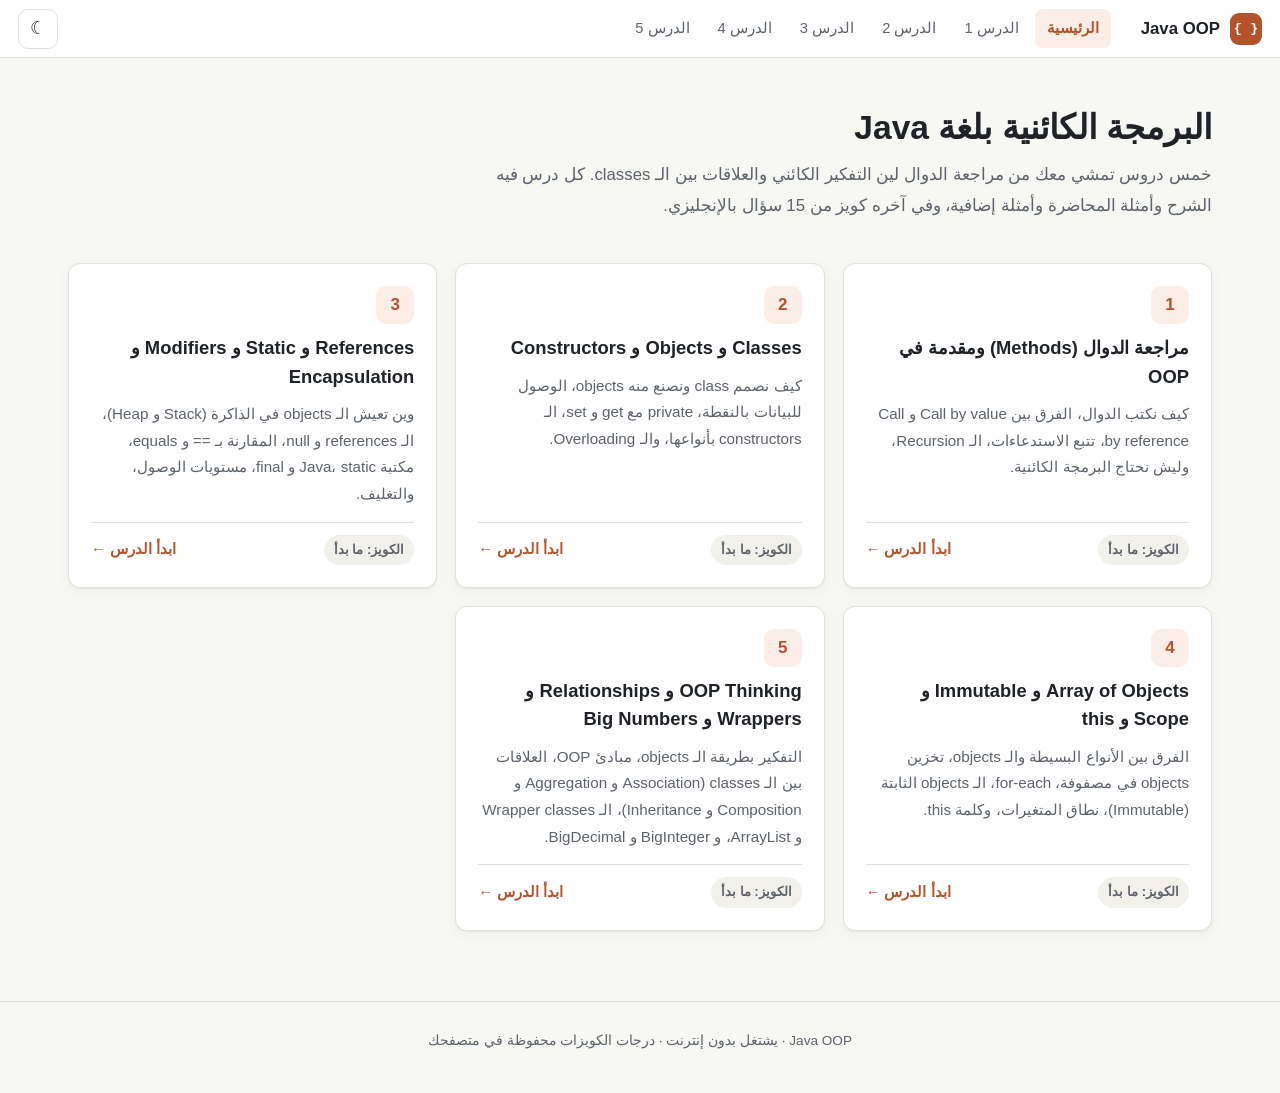
==== index.html @ 85fa1e5e "Java OOP learning site: 5 lessons, English quizzes, admin page" ====
<!DOCTYPE html>
<html lang="ar" dir="rtl">
<head>
  <meta charset="UTF-8">
  <meta http-equiv="Content-Security-Policy" content="default-src 'none'; script-src 'self'; style-src 'self'; img-src 'self' data:; font-src 'self'; connect-src 'none'; object-src 'none'; base-uri 'none'; form-action 'none'">
  <meta name="referrer" content="no-referrer">
  <meta name="viewport" content="width=device-width, initial-scale=1">
  <title>Java OOP — البرمجة الكائنية بالعربي</title>
  <meta name="description" content="دروس البرمجة الكائنية (Java OOP) بالعربي مع أمثلة وكويزات.">
  <script src="js/theme.js?v=4"></script>
  <link rel="stylesheet" href="css/style.css?v=4">
</head>
<body data-page="home">
  <header class="topbar" id="topbar"></header>

  <main class="wrap">
    <section class="hero">
      <h1>البرمجة الكائنية بلغة Java</h1>
      <p>خمس دروس تمشي معك من مراجعة الدوال لين التفكير الكائني والعلاقات بين الـ classes. كل درس فيه الشرح وأمثلة المحاضرة وأمثلة إضافية، وفي آخره كويز من 15 سؤال بالإنجليزي.</p>
    </section>
    <section class="cards" id="cards" aria-label="الدروس"></section>
  </main>

  <footer class="footer">Java OOP · يشتغل بدون إنترنت · درجات الكويزات محفوظة في متصفحك</footer>

  <script src="data/lesson1.js?v=4"></script>
  <script src="data/lesson2.js?v=4"></script>
  <script src="data/lesson3.js?v=4"></script>
  <script src="data/lesson4.js?v=4"></script>
  <script src="data/lesson5.js?v=4"></script>
  <script src="js/app.js?v=4"></script>
</body>
</html>
---- css/style.css ----
/* ===== Java OOP — موقع تعليمي ===== */
:root {
  --bg: #f7f7f4;
  --surface: #ffffff;
  --surface-2: #f1f0ea;
  --text: #1f2328;
  --muted: #5d636b;
  --border: #e3e1d9;
  --accent: #b4532a;
  --accent-soft: #fbeee6;
  --link: #9a4320;
  --ok: #1f7a4d;
  --ok-soft: #e3f4ea;
  --bad: #b42318;
  --bad-soft: #fde8e6;
  --info: #24609e;
  --info-soft: #e7f0fa;
  --warn: #8a5a00;
  --warn-soft: #fdf3dc;
  --code-bg: #f6f5f0;
  --code-border: #e5e2d8;
  --code-text: #24292f;
  --tk-kw: #a626a4;
  --tk-type: #b4532a;
  --tk-str: #2f7d32;
  --tk-num: #0b6bcb;
  --tk-com: #7c8088;
  --tk-fn: #4051b5;
  --tk-ann: #a15c00;
  --shadow: 0 1px 2px rgba(0,0,0,.05), 0 4px 16px rgba(0,0,0,.04);
  --radius: 12px;
  --font: "Segoe UI", "Noto Sans Arabic", "Noto Naskh Arabic", Tahoma, "Geeza Pro", Arial, sans-serif;
  --mono: "Cascadia Code", Consolas, "SF Mono", Menlo, "Liberation Mono", "Courier New", monospace;
  --topbar-h: 58px;
}
[data-theme="dark"] {
  --bg: #15171a;
  --surface: #1d2024;
  --surface-2: #24282d;
  --text: #e6e6e3;
  --muted: #a1a6ad;
  --border: #33383f;
  --accent: #f0915f;
  --accent-soft: #3a2a21;
  --link: #f4a57a;
  --ok: #4cc38a;
  --ok-soft: #173326;
  --bad: #ff7b72;
  --bad-soft: #3b1d1b;
  --info: #79b8ff;
  --info-soft: #1a2a3c;
  --warn: #e3b341;
  --warn-soft: #362b12;
  --code-bg: #111316;
  --code-border: #2c3138;
  --code-text: #d6d9de;
  --tk-kw: #d78cf0;
  --tk-type: #f0a875;
  --tk-str: #8bd18b;
  --tk-num: #79b8ff;
  --tk-com: #8b929b;
  --tk-fn: #9fb0ff;
  --tk-ann: #e3b341;
  --shadow: 0 1px 2px rgba(0,0,0,.3), 0 4px 16px rgba(0,0,0,.25);
}

* { box-sizing: border-box; }
html { scroll-behavior: smooth; scroll-padding-top: calc(var(--topbar-h) + 14px); }
body {
  margin: 0;
  font-family: var(--font);
  background: var(--bg);
  color: var(--text);
  line-height: 1.85;
  font-size: 17px;
  -webkit-text-size-adjust: 100%;
}
a { color: var(--link); text-decoration: none; }
a:hover { text-decoration: underline; }
b, strong { font-weight: 700; }

/* inline code inside Arabic text stays LTR */
code, .ltr {
  direction: ltr;
  unicode-bidi: isolate;
}
p code, li code, td code, th code, .callout code, .q-text code, .opt code, .explain code, .card code {
  font-family: var(--mono);
  font-size: .86em;
  background: var(--surface-2);
  border: 1px solid var(--border);
  padding: .05em .4em;
  border-radius: 6px;
  white-space: normal;
  overflow-wrap: break-word;
  -webkit-box-decoration-break: clone;
  box-decoration-break: clone;
}

h2 code, h3 code, .toc code {
  font-family: var(--mono);
  font-size: .9em;
}

/* ===== Top bar ===== */
.topbar {
  position: sticky; top: 0; z-index: 70;
  height: var(--topbar-h);
  display: flex; align-items: center; gap: 12px;
  padding: 0 18px;
  background: color-mix(in srgb, var(--surface) 92%, transparent);
  backdrop-filter: blur(8px);
  border-bottom: 1px solid var(--border);
}
.brand { display: flex; align-items: center; gap: 10px; font-weight: 700; color: var(--text); font-size: 1.05rem; }
.brand:hover { text-decoration: none; }
.brand-logo {
  width: 32px; height: 32px; border-radius: 9px;
  display: grid; place-items: center;
  background: var(--accent); color: #fff; font-family: var(--mono); font-size: .85rem; font-weight: 700;
}
.topnav { display: flex; gap: 4px; margin-inline-start: 18px; overflow-x: auto; scrollbar-width: none; }
.topnav::-webkit-scrollbar { display: none; }
.topnav a {
  padding: 6px 12px; border-radius: 8px; color: var(--muted); font-size: .92rem; white-space: nowrap;
}
.topnav a:hover { background: var(--surface-2); color: var(--text); text-decoration: none; }
.topnav a.active { background: var(--accent-soft); color: var(--accent); font-weight: 600; }
.spacer { flex: 1; }
.icon-btn {
  border: 1px solid var(--border); background: var(--surface); color: var(--text);
  width: 40px; height: 40px; border-radius: 10px; cursor: pointer;
  display: grid; place-items: center; font-size: 1.1rem;
}
.icon-btn:hover { background: var(--surface-2); }
.menu-btn { display: none; }

/* ===== Layout ===== */
.wrap { max-width: 1180px; margin: 0 auto; padding: 0 18px; }
.layout {
  display: grid;
  grid-template-columns: 270px minmax(0, 1fr);
  gap: 36px;
  max-width: 1180px; margin: 0 auto; padding: 26px 18px 80px;
}
.sidebar {
  position: sticky; top: calc(var(--topbar-h) + 18px);
  align-self: start;
  max-height: calc(100vh - var(--topbar-h) - 36px);
  overflow-y: auto;
  padding-inline-end: 4px;
  font-size: .93rem;
}
.side-title { font-size: .78rem; color: var(--muted); font-weight: 700; letter-spacing: .02em; margin: 6px 10px 6px; }
.side-lessons, .toc { list-style: none; margin: 0 0 18px; padding: 0; }
.side-lessons a, .toc a {
  display: block; padding: 6px 10px; border-radius: 8px; color: var(--muted); line-height: 1.55;
}
.side-lessons a:hover, .toc a:hover { background: var(--surface-2); color: var(--text); text-decoration: none; }
.side-lessons a.active { background: var(--accent-soft); color: var(--accent); font-weight: 600; }
.side-lessons .num { display: inline-block; min-width: 1.5em; font-weight: 700; }
.toc a { border-inline-start: 2px solid var(--border); border-radius: 0; padding-inline-start: 12px; }
.toc a.current { border-color: var(--accent); color: var(--accent); font-weight: 600; }
.toc .toc-quiz a { color: var(--accent); }
.scrim { display: none; }

main { min-width: 0; }

/* ===== Home ===== */
.hero { padding: 46px 0 18px; }
.hero h1 { font-size: 2.1rem; margin: 0 0 8px; line-height: 1.4; }
.hero p { color: var(--muted); margin: 0; max-width: 720px; font-size: 1.05rem; }
.cards {
  display: grid; grid-template-columns: repeat(auto-fill, minmax(300px, 1fr)); gap: 18px;
  padding: 24px 0 70px;
}
.card {
  background: var(--surface); border: 1px solid var(--border); border-radius: var(--radius);
  padding: 22px; box-shadow: var(--shadow); display: flex; flex-direction: column; gap: 10px;
  color: var(--text); transition: transform .15s ease, border-color .15s ease;
}
.card:hover { transform: translateY(-2px); border-color: var(--accent); text-decoration: none; }
.card-num {
  width: 38px; height: 38px; border-radius: 10px; display: grid; place-items: center;
  background: var(--accent-soft); color: var(--accent); font-weight: 800;
}
.card h2 { margin: 0; font-size: 1.15rem; line-height: 1.55; }
.card p { margin: 0; color: var(--muted); font-size: .95rem; line-height: 1.75; flex: 1; }
.card-foot { display: flex; align-items: center; justify-content: space-between; gap: 8px; flex-wrap: wrap; border-top: 1px solid var(--border); padding-top: 12px; margin-top: 4px; }
.badge {
  display: inline-flex; align-items: center; gap: 6px; font-size: .82rem; font-weight: 600;
  padding: 3px 10px; border-radius: 999px; background: var(--surface-2); color: var(--muted);
}
.badge.done { background: var(--ok-soft); color: var(--ok); }
.badge.mid { background: var(--warn-soft); color: var(--warn); }
.badge.low { background: var(--bad-soft); color: var(--bad); }
.card-go { color: var(--accent); font-weight: 600; font-size: .92rem; }

/* ===== Lesson ===== */
.lesson-head { border-bottom: 1px solid var(--border); padding-bottom: 18px; margin-bottom: 8px; }
.lesson-kicker { color: var(--accent); font-weight: 700; font-size: .9rem; }
.lesson-head h1 { font-size: 1.95rem; line-height: 1.45; margin: 4px 0 10px; }
.lesson-head p { color: var(--muted); margin: 0; }
.section { padding-top: 10px; }
.section > h2 {
  font-size: 1.5rem; margin: 34px 0 12px; line-height: 1.5;
  padding-bottom: 8px; border-bottom: 1px solid var(--border);
}
.section h3 { font-size: 1.12rem; margin: 26px 0 8px; line-height: 1.6; }
.section h3 .tag {
  display: inline-block; font-size: .74rem; font-weight: 700; padding: 1px 9px; border-radius: 999px;
  margin-inline-end: 8px; vertical-align: 2px;
}
.tag.lecture { background: var(--accent-soft); color: var(--accent); }
.tag.extra { background: var(--info-soft); color: var(--info); }
.tag.quizt { background: var(--warn-soft); color: var(--warn); }
.section p { margin: 10px 0; }
.section ul, .section ol { margin: 10px 0; padding-inline-start: 26px; }
.section li { margin: 5px 0; }

/* summary */
.summary {
  background: var(--surface); border: 1px solid var(--border); border-radius: var(--radius);
  padding: 8px 22px 14px; box-shadow: var(--shadow); margin-top: 22px;
}
.summary h2 { border: none !important; margin: 12px 0 4px !important; font-size: 1.3rem !important; }
.summary ul { list-style: none; padding: 0; margin: 0; }
.summary li { padding: 9px 0; border-bottom: 1px dashed var(--border); margin: 0; }
.summary li:last-child { border-bottom: none; }
.summary li::before { content: "◆"; color: var(--accent); font-size: .7em; margin-inline-end: 10px; vertical-align: 2px; }

/* callouts */
.callout {
  border-radius: 10px; padding: 12px 16px; margin: 14px 0;
  border: 1px solid var(--border); border-inline-start: 4px solid var(--muted);
  background: var(--surface);
}
.callout .c-title { font-weight: 700; margin-inline-end: 6px; }
.callout.analogy { border-inline-start-color: #8e5bd8; background: color-mix(in srgb, #8e5bd8 7%, var(--surface)); }
.callout.analogy .c-title { color: #8e5bd8; }
[data-theme="dark"] .callout.analogy .c-title { color: #c4a2ff; }
.callout.rule { border-inline-start-color: var(--info); background: var(--info-soft); }
.callout.rule .c-title { color: var(--info); }
.callout.note { border-inline-start-color: var(--warn); background: var(--warn-soft); }
.callout.note .c-title { color: var(--warn); }
.callout.explain { border-inline-start-color: var(--ok); background: var(--ok-soft); }
.callout.explain .c-title { color: var(--ok); }
.callout.danger { border-inline-start-color: var(--bad); background: var(--bad-soft); }
.callout.danger .c-title { color: var(--bad); }
.callout p { margin: 4px 0; }

/* tables */
.table-wrap { overflow-x: auto; margin: 14px 0; border: 1px solid var(--border); border-radius: 10px; background: var(--surface); }
table { border-collapse: collapse; width: 100%; font-size: .95rem; }
th, td { padding: 10px 14px; text-align: start; border-bottom: 1px solid var(--border); vertical-align: top; line-height: 1.7; }
th { background: var(--surface-2); font-weight: 700; white-space: nowrap; }
tr:last-child td { border-bottom: none; }
td:first-child { font-weight: 600; }
td code { white-space: nowrap; }
td.yes { color: var(--ok); font-weight: 700; }
td.no { color: var(--bad); font-weight: 700; }

/* ===== Code blocks ===== */
.code-block {
  margin: 14px 0; border: 1px solid var(--code-border); border-radius: 10px;
  background: var(--code-bg); overflow: hidden; direction: ltr; text-align: left;
}
.code-bar {
  display: flex; align-items: center; justify-content: space-between; gap: 8px;
  padding: 5px 8px 5px 14px; border-bottom: 1px solid var(--code-border);
  font-size: .78rem; color: var(--muted); font-family: var(--mono);
  background: color-mix(in srgb, var(--code-bg) 85%, var(--border));
}
.code-bar .lang { font-weight: 700; letter-spacing: .03em; }
.copy-btn {
  font-family: var(--font); font-size: .8rem; cursor: pointer;
  border: 1px solid var(--code-border); background: var(--surface); color: var(--text);
  padding: 3px 10px; border-radius: 7px; direction: rtl;
}
.copy-btn:hover { border-color: var(--accent); color: var(--accent); }
.copy-btn.copied { color: var(--ok); border-color: var(--ok); }
pre.code {
  margin: 0; padding: 14px 16px; overflow-x: auto;
  direction: ltr; text-align: left; unicode-bidi: isolate;
  font-family: var(--mono); font-size: .9rem; line-height: 1.65; color: var(--code-text);
  tab-size: 4;
}
pre.code code { font-family: inherit; white-space: pre; }
pre.code.numbered code { counter-reset: ln; }
pre.code.numbered .line { counter-increment: ln; }
pre.code.numbered .line::before {
  content: counter(ln); display: inline-block; width: 2em; margin-right: 14px;
  color: var(--tk-com); opacity: .7; text-align: right; user-select: none;
}
.tk-kw { color: var(--tk-kw); font-weight: 600; }
.tk-type { color: var(--tk-type); }
.tk-str { color: var(--tk-str); }
.tk-num { color: var(--tk-num); }
.tk-com { color: var(--tk-com); font-style: italic; unicode-bidi: isolate; }
.tk-fn { color: var(--tk-fn); }
.tk-ann { color: var(--tk-ann); }
.output-block .code-bar .lang::before { content: "▶ "; }
.output-block pre.code { color: var(--code-text); }

/* lesson pager */
.pager { display: flex; justify-content: space-between; gap: 12px; margin-top: 46px; flex-wrap: wrap; }
.pager a {
  flex: 1 1 240px; border: 1px solid var(--border); border-radius: 10px; padding: 12px 16px;
  background: var(--surface); color: var(--text);
}
.pager a:hover { border-color: var(--accent); text-decoration: none; }
.pager small { display: block; color: var(--muted); }
.pager .next { text-align: left; }

/* ===== Quiz ===== */
.quiz {
  margin-top: 40px; background: var(--surface); border: 1px solid var(--border);
  border-radius: 16px; box-shadow: var(--shadow); padding: 22px;
}
.quiz > h2 { margin: 0 0 4px !important; border: none !important; padding: 0 !important; font-size: 1.5rem; }
.quiz-sub { color: var(--muted); margin: 0 0 16px; }
.quiz-stats { display: flex; gap: 8px; flex-wrap: wrap; margin-bottom: 14px; }
.progress { height: 8px; background: var(--surface-2); border-radius: 99px; overflow: hidden; margin: 6px 0 18px; }
.progress > div { height: 100%; background: var(--accent); width: 0; transition: width .25s ease; }
.progress > div.full { width: 100%; }
.quiz-stats.center { justify-content: center; margin-top: 10px; }
.btn-row.center { justify-content: center; }
.copy-btn.en { direction: ltr; }
.quiz[dir="ltr"] { font-family: "Segoe UI", system-ui, -apple-system, Roboto, Arial, sans-serif; line-height: 1.65; }
.quiz[dir="ltr"] .q-text { line-height: 1.6; }
.q-meta { display: flex; justify-content: space-between; align-items: center; gap: 8px; color: var(--muted); font-size: .9rem; flex-wrap: wrap; }
.q-type { font-size: .78rem; font-weight: 700; padding: 2px 10px; border-radius: 999px; background: var(--surface-2); }
.q-type.concept { background: var(--info-soft); color: var(--info); }
.q-type.output { background: var(--accent-soft); color: var(--accent); }
.q-type.error { background: var(--bad-soft); color: var(--bad); }
.q-text { font-size: 1.1rem; font-weight: 600; margin: 12px 0; line-height: 1.8; }
.options { display: grid; gap: 10px; margin: 14px 0; }
.opt {
  display: flex; align-items: flex-start; gap: 12px; text-align: start;
  width: 100%; padding: 12px 14px; border-radius: 10px; cursor: pointer;
  border: 1.5px solid var(--border); background: var(--surface); color: var(--text);
  font: inherit; font-size: 1rem; line-height: 1.7;
  transition: border-color .12s ease, background .12s ease;
}
.opt:hover:not(:disabled) { border-color: var(--accent); background: var(--accent-soft); }
.opt:disabled { cursor: default; }
.opt .letter {
  flex: none; width: 28px; height: 28px; border-radius: 8px; display: grid; place-items: center;
  background: var(--surface-2); font-weight: 700; font-size: .9rem; margin-top: 1px;
}
.opt .opt-body { flex: 1; min-width: 0; }
.opt .opt-mono {
  display: block; direction: ltr; text-align: left; font-family: var(--mono); font-size: .92rem;
  white-space: pre-wrap; unicode-bidi: isolate;
}
.opt.correct { border-color: var(--ok); background: var(--ok-soft); }
.opt.correct .letter { background: var(--ok); color: #fff; }
.opt.wrong { border-color: var(--bad); background: var(--bad-soft); }
.opt.wrong .letter { background: var(--bad); color: #fff; }
.opt.dim { opacity: .6; }
.feedback { border-radius: 10px; padding: 12px 16px; margin: 6px 0 14px; }
.feedback.ok { background: var(--ok-soft); border: 1px solid var(--ok); }
.feedback.bad { background: var(--bad-soft); border: 1px solid var(--bad); }
.feedback .f-title { font-weight: 800; }
.feedback.ok .f-title { color: var(--ok); }
.feedback.bad .f-title { color: var(--bad); }
.feedback p { margin: 4px 0 0; }
.btn {
  font: inherit; font-weight: 700; cursor: pointer; border-radius: 10px; padding: 10px 22px;
  border: 1px solid var(--accent); background: var(--accent); color: #fff;
}
.btn:hover { filter: brightness(1.06); }
.btn.ghost { background: transparent; color: var(--accent); }
.btn-row { display: flex; gap: 10px; flex-wrap: wrap; justify-content: flex-start; }
.result-score { text-align: center; padding: 10px 0 18px; }
.result-score .big { font-size: 3rem; font-weight: 800; line-height: 1.2; direction: ltr; unicode-bidi: isolate; }
.result-score .msg { color: var(--muted); margin-top: 4px; }
.review-item { border: 1px solid var(--border); border-radius: 12px; padding: 14px 16px; margin: 14px 0; background: var(--bg); }
.review-item .q-text { font-size: 1rem; margin-top: 0; }
.review-line { margin: 6px 0; display: flex; gap: 8px; align-items: flex-start; }
.review-line .lbl { flex: none; font-weight: 700; font-size: .88rem; padding: 1px 8px; border-radius: 6px; margin-top: 3px; }
.review-line .lbl.you { background: var(--bad-soft); color: var(--bad); }
.review-line .lbl.right { background: var(--ok-soft); color: var(--ok); }
.all-right { text-align: center; color: var(--ok); font-weight: 700; padding: 10px; }

/* admin */
.admin { padding-bottom: 60px; }
.admin h2 { font-size: 1.3rem; margin: 30px 0 10px; }
.btn.small { padding: 5px 14px; font-size: .88rem; display: inline-block; }
.btn.small:hover { text-decoration: none; }
.btn.ghost.small { background: transparent; }
.admin-actions { white-space: nowrap; }
.muted { color: var(--muted); font-weight: 400; }
.admin-grid { display: grid; grid-template-columns: repeat(auto-fill, minmax(240px, 1fr)); gap: 10px; }
.admin-link {
  display: block; padding: 12px 14px; border: 1px solid var(--border); border-radius: 10px;
  background: var(--surface); color: var(--text);
}
.admin-link:hover { border-color: var(--accent); text-decoration: none; }

/* footer */
.footer { text-align: center; color: var(--muted); font-size: .85rem; padding: 26px 0 40px; border-top: 1px solid var(--border); }

/* ===== Mobile ===== */
@media (max-width: 920px) {
  .layout { grid-template-columns: minmax(0, 1fr); gap: 0; padding-top: 16px; }
  .menu-btn { display: grid; }
  .topnav { display: none; }
  .sidebar {
    position: fixed; top: var(--topbar-h); bottom: 0; right: 0; width: min(86vw, 320px);
    max-height: none; background: var(--surface); border-inline-start: 1px solid var(--border);
    padding: 16px 12px 40px; z-index: 60; transform: translateX(105%); transition: transform .22s ease;
    box-shadow: var(--shadow);
  }
  body.nav-open .sidebar { transform: none; }
  body.nav-open .scrim { display: block; position: fixed; inset: var(--topbar-h) 0 0 0; background: rgba(0,0,0,.35); z-index: 55; }
}
@media (max-width: 600px) {
  body { font-size: 16px; }
  .hero h1 { font-size: 1.6rem; }
  .lesson-head h1 { font-size: 1.5rem; }
  .section > h2 { font-size: 1.28rem; }
  pre.code { font-size: .82rem; padding: 12px; }
  .quiz { padding: 16px; border-radius: 12px; }
  th, td { padding: 8px 10px; }
  .brand-text { font-size: .95rem; }
}
@media print {
  .topbar, .sidebar, .quiz, .copy-btn, .pager { display: none !important; }
  .layout { display: block; }
}
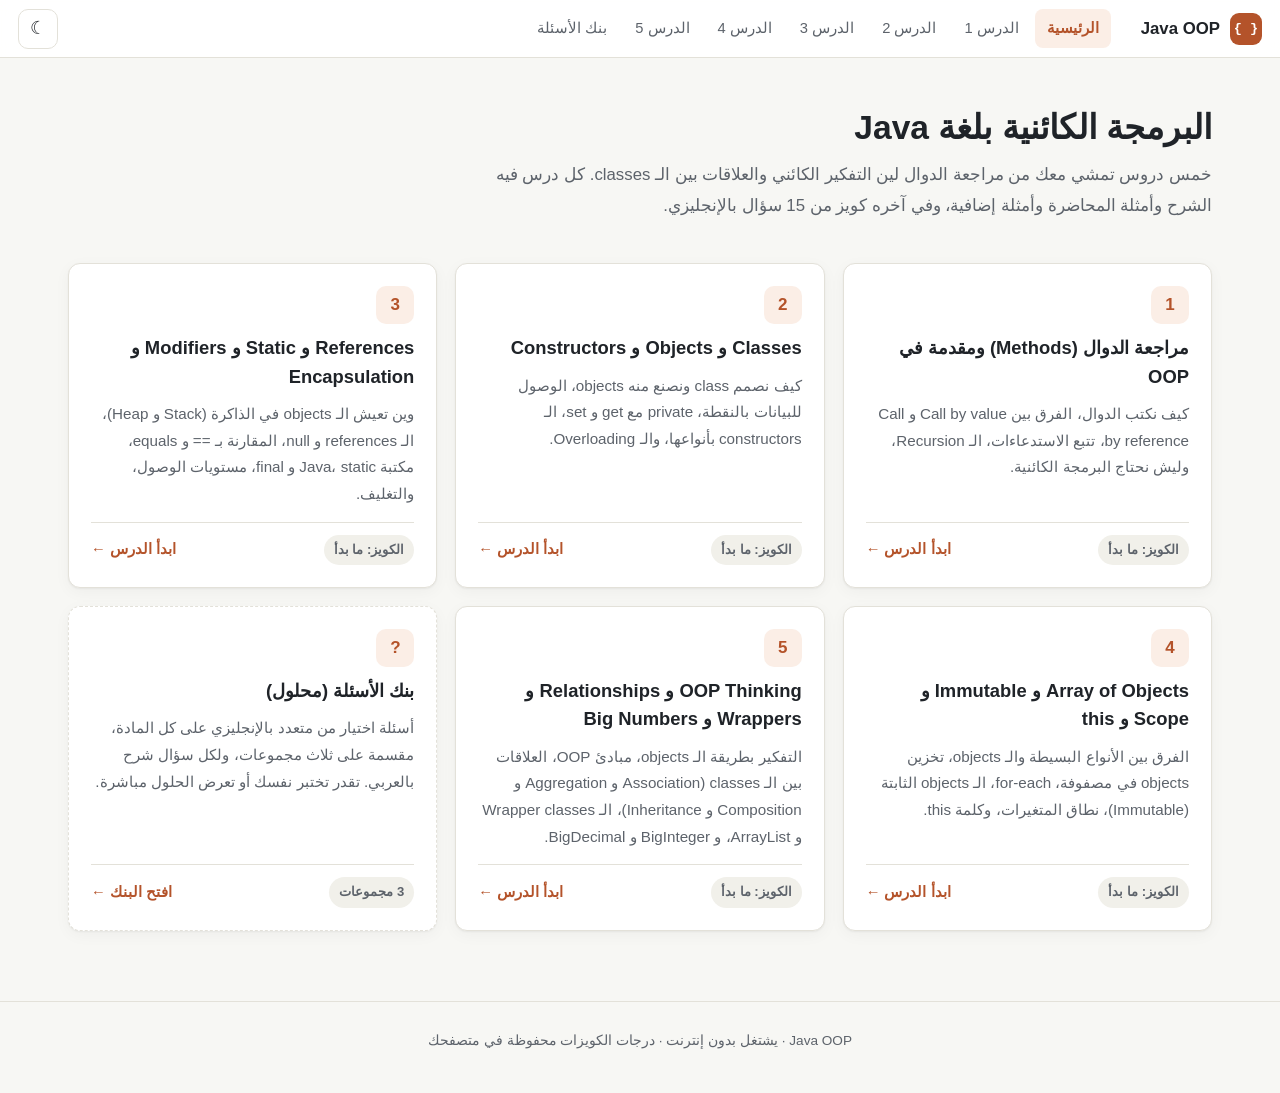
==== commit dd55f73e: "Add solved question bank page (188 MCQs in 3 sets)" ====
--- a/index.html
+++ b/index.html
@@ -7,8 +7,8 @@
   <meta name="viewport" content="width=device-width, initial-scale=1">
   <title>Java OOP — البرمجة الكائنية بالعربي</title>
   <meta name="description" content="دروس البرمجة الكائنية (Java OOP) بالعربي مع أمثلة وكويزات.">
-  <script src="js/theme.js?v=4"></script>
-  <link rel="stylesheet" href="css/style.css?v=4">
+  <script src="js/theme.js?v=5"></script>
+  <link rel="stylesheet" href="css/style.css?v=5">
 </head>
 <body data-page="home">
   <header class="topbar" id="topbar"></header>
@@ -23,11 +23,11 @@
 
   <footer class="footer">Java OOP · يشتغل بدون إنترنت · درجات الكويزات محفوظة في متصفحك</footer>
 
-  <script src="data/lesson1.js?v=4"></script>
-  <script src="data/lesson2.js?v=4"></script>
-  <script src="data/lesson3.js?v=4"></script>
-  <script src="data/lesson4.js?v=4"></script>
-  <script src="data/lesson5.js?v=4"></script>
-  <script src="js/app.js?v=4"></script>
+  <script src="data/lesson1.js?v=5"></script>
+  <script src="data/lesson2.js?v=5"></script>
+  <script src="data/lesson3.js?v=5"></script>
+  <script src="data/lesson4.js?v=5"></script>
+  <script src="data/lesson5.js?v=5"></script>
+  <script src="js/app.js?v=5"></script>
 </body>
 </html>
--- a/css/style.css
+++ b/css/style.css
@@ -383,6 +383,40 @@
 .review-line .lbl.right { background: var(--ok-soft); color: var(--ok); }
 .all-right { text-align: center; color: var(--ok); font-weight: 700; padding: 10px; }
 
+/* question bank */
+.bank-btn { display: none; font-weight: 800; }
+.bank-btn:hover { text-decoration: none; }
+.card-bank { border-style: dashed; }
+.bank { padding-bottom: 60px; }
+.bank-tabs { display: grid; grid-template-columns: repeat(auto-fit, minmax(220px, 1fr)); gap: 10px; margin: 6px 0 16px; }
+.tab-btn {
+  font: inherit; text-align: start; cursor: pointer; padding: 12px 14px; border-radius: 12px;
+  border: 1.5px solid var(--border); background: var(--surface); color: var(--text);
+  display: flex; flex-direction: column; gap: 2px; line-height: 1.6;
+}
+.tab-btn:hover { border-color: var(--accent); }
+.tab-btn.active { border-color: var(--accent); background: var(--accent-soft); }
+.tab-title { font-weight: 700; font-size: .95rem; }
+.tab-meta { color: var(--muted); font-size: .82rem; }
+.bank-toolbar { display: flex; justify-content: space-between; align-items: center; gap: 10px; flex-wrap: wrap; margin-bottom: 12px; }
+.seg { display: inline-flex; border: 1px solid var(--border); border-radius: 10px; overflow: hidden; background: var(--surface); }
+.seg-btn { font: inherit; font-size: .92rem; cursor: pointer; padding: 7px 16px; border: 0; background: transparent; color: var(--muted); }
+.seg-btn.active { background: var(--accent); color: #fff; font-weight: 700; }
+.bank-sec-title { font-size: 1.3rem; margin: 18px 0 6px; }
+.q-card {
+  background: var(--surface); border: 1px solid var(--border); border-radius: 14px;
+  padding: 16px 18px; margin: 14px 0; box-shadow: var(--shadow);
+}
+.q-head { display: flex; align-items: center; gap: 8px; flex-wrap: wrap; font-size: .85rem; color: var(--muted); }
+.q-num { font-weight: 800; color: var(--accent); font-size: .95rem; }
+.q-id { font-family: var(--mono); background: var(--surface-2); padding: 0 8px; border-radius: 6px; }
+.q-res { margin-inline-start: auto; font-weight: 700; }
+.q-res.ok { color: var(--ok); }
+.q-res.bad { color: var(--bad); }
+.q-body { font-family: "Segoe UI", system-ui, -apple-system, Roboto, Arial, sans-serif; line-height: 1.65; }
+.q-body .q-text { font-size: 1.05rem; margin: 10px 0; line-height: 1.6; }
+.q-card .callout { margin: 10px 0 0; }
+
 /* admin */
 .admin { padding-bottom: 60px; }
 .admin h2 { font-size: 1.3rem; margin: 30px 0 10px; }
@@ -405,6 +439,7 @@
 @media (max-width: 920px) {
   .layout { grid-template-columns: minmax(0, 1fr); gap: 0; padding-top: 16px; }
   .menu-btn { display: grid; }
+  .bank-btn { display: grid; }
   .topnav { display: none; }
   .sidebar {
     position: fixed; top: var(--topbar-h); bottom: 0; right: 0; width: min(86vw, 320px);
